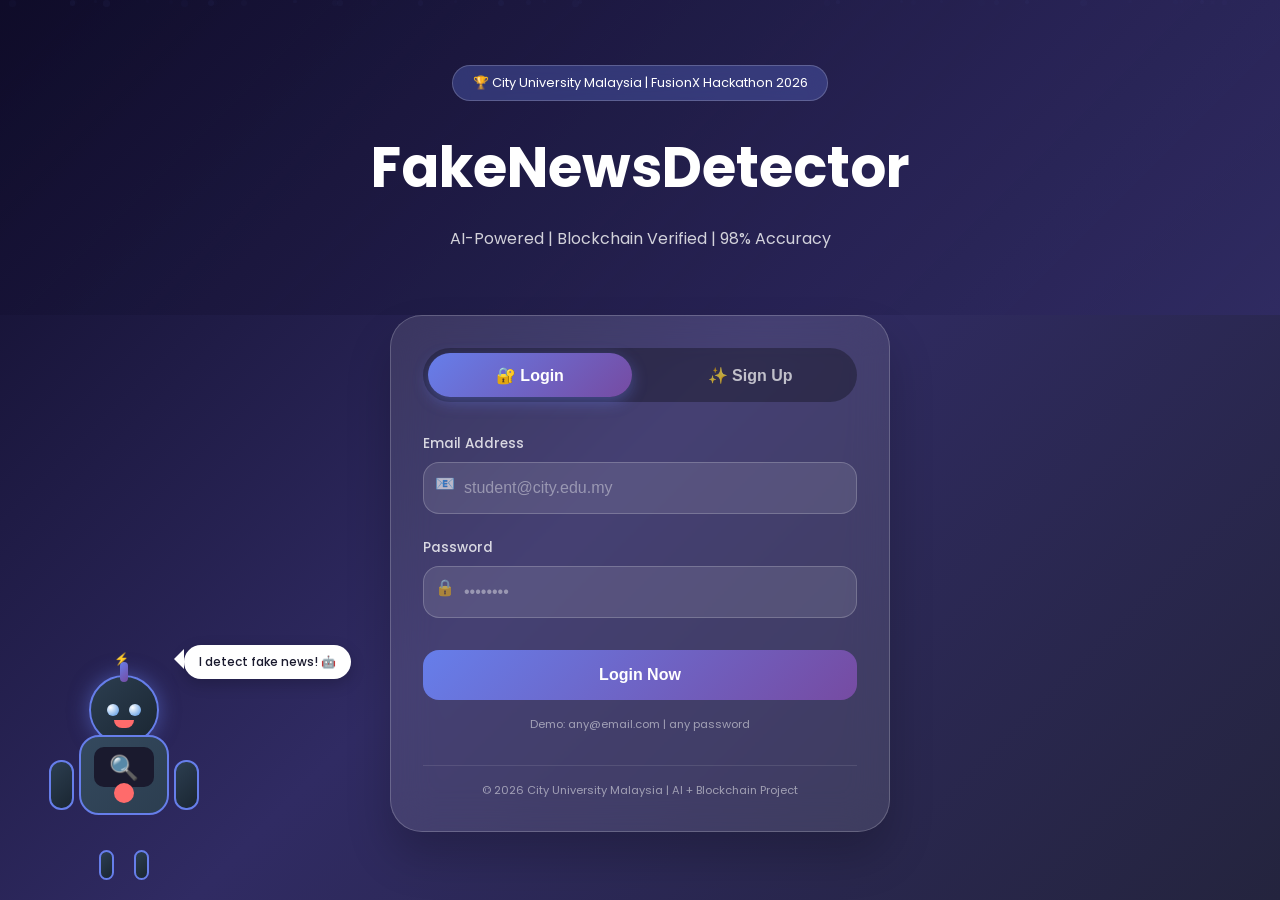
==== dashboard.html @ f2e5df8a "Add files via upload" ====
<!DOCTYPE html>
<html lang="en">
<head>
    <meta charset="UTF-8">
    <meta name="viewport" content="width=device-width, initial-scale=1.0">
    <title>Dashboard | Fake News Detector</title>
    <link rel="stylesheet" href="style.css">
    <link href="https://fonts.googleapis.com/css2?family=Poppins:wght@300;400;500;600;700&display=swap" rel="stylesheet">
</head>
<body>
    <div class="dashboard">
        <!-- Sidebar -->
        <aside class="dashboard-sidebar">
            <div class="sidebar-logo">
                <div class="logo-icon">🔍</div>
                <div class="logo-text">
                    <h2>Fake News</h2>
                    <span>Detector</span>
                </div>
            </div>
            <div class="sidebar-user">
                <div class="user-avatar" id="userAvatar">👤</div>
                <div class="user-details">
                    <h4 id="userNameDisplay">User</h4>
                    <p id="userEmailDisplay">student@city.edu.my</p>
                </div>
            </div>
            <nav class="sidebar-nav">
                <a href="#" class="nav-link active" data-page="detector">
                    <span class="nav-icon">🔍</span>
                    <span>Detector</span>
                </a>
                <a href="#" class="nav-link" data-page="history">
                    <span class="nav-icon">📜</span>
                    <span>History</span>
                </a>
                <a href="#" class="nav-link" data-page="stats">
                    <span class="nav-icon">📊</span>
                    <span>Statistics</span>
                </a>
                <a href="#" class="nav-link" data-page="settings">
                    <span class="nav-icon">⚙️</span>
                    <span>Settings</span>
                </a>
            </nav>
            <div class="sidebar-footer">
                <button id="clearHistoryBtn" class="sidebar-btn danger">🗑️ Clear History</button>
                <button id="logoutBtn" class="sidebar-btn">🚪 Logout</button>
                <div class="university-credit">
                    <p>🏆 City University Malaysia</p>
                    <p>FusionX Hackathon 2026</p>
                </div>
            </div>
        </aside>

        <!-- Main Content -->
        <main class="dashboard-main">
            <!-- Detector Page -->
            <div id="detectorPage" class="page-content active">
                <div class="page-header">
                    <h1>🔍 News Detector</h1>
                    <p>Paste any news article below and let AI verify it</p>
                    <div class="stats-badge">
                        <span>⚡ 98% Accuracy</span>
                        <span>⛓️ Blockchain Secured</span>
                        <span>🤖 AI Powered</span>
                    </div>
                </div>

                <div class="input-card">
                    <div class="url-input-group">
                        <input type="text" id="newsLink" placeholder="Or paste a news article URL...">
                        <button id="checkLinkBtn" class="btn-outline">Fetch</button>
                    </div>
                    <textarea id="newsInput" rows="6" placeholder="Paste news article here..."></textarea>
                    <div class="input-stats">
                        <span id="wordCount">📝 0 words</span>
                        <span id="readingTime">⏱️ 0 min read</span>
                    </div>
                    <button id="checkButton" class="btn-primary">🔍 Verify News</button>
                </div>

                <div id="result" class="result-card" style="display: none;"></div>
                <div id="sourceCheck" class="source-card" style="display: none;"></div>
                <div id="blockchainProof" class="blockchain-card" style="display: none;"></div>
                
                <div id="actionButtons" class="action-buttons" style="display: none;">
                    <button id="shareBtn" class="btn-secondary">📤 Share</button>
                    <button id="downloadBtn" class="btn-secondary">📥 Download Report</button>
                </div>
            </div>

            <!-- History Page -->
            <div id="historyPage" class="page-content">
                <div class="page-header">
                    <h1>📜 Verification History</h1>
                    <p>Your past news verifications</p>
                </div>
                <div id="historyList" class="history-list"></div>
            </div>

            <!-- Statistics Page -->
            <div id="statsPage" class="page-content">
                <div class="page-header">
                    <h1>📊 Your Statistics</h1>
                    <p>Track your verification activity</p>
                </div>
                <div class="stats-grid">
                    <div class="stat-card">
                        <div class="stat-icon">📰</div>
                        <div class="stat-number" id="totalChecks">0</div>
                        <div class="stat-label">Total Checks</div>
                    </div>
                    <div class="stat-card">
                        <div class="stat-icon">🔴</div>
                        <div class="stat-number" id="fakeCount">0</div>
                        <div class="stat-label">Fake News Found</div>
                    </div>
                    <div class="stat-card">
                        <div class="stat-icon">🟢</div>
                        <div class="stat-number" id="realCount">0</div>
                        <div class="stat-label">Real News Found</div>
                    </div>
                    <div class="stat-card">
                        <div class="stat-icon">🎯</div>
                        <div class="stat-number">98%</div>
                        <div class="stat-label">AI Accuracy</div>
                    </div>
                </div>
            </div>

            <!-- Settings Page -->
            <div id="settingsPage" class="page-content">
                <div class="page-header">
                    <h1>⚙️ Settings</h1>
                    <p>Customize your experience</p>
                </div>
                <div class="settings-card">
                    <div class="setting-row">
                        <div>
                            <h4>Dark Mode</h4>
                            <p>Toggle between light and dark theme</p>
                        </div>
                        <button id="themeBtn" class="toggle-btn">🌙 Dark Mode</button>
                    </div>
                    <div class="setting-row">
                        <div>
                            <h4>Auto-Save History</h4>
                            <p>Your verifications are automatically saved</p>
                        </div>
                        <span class="badge-success">Enabled</span>
                    </div>
                    <div class="setting-row">
                        <div>
                            <h4>Export Data</h4>
                            <p>Download all your verification history</p>
                        </div>
                        <button id="exportDataBtn" class="btn-outline-sm">Export JSON</button>
                    </div>
                </div>
            </div>
        </main>
    </div>

    <script src="script.js"></script>
</body>
</html>
---- style.css ----
* {
    margin: 0;
    padding: 0;
    box-sizing: border-box;
}

body {
    font-family: 'Poppins', sans-serif;
    background: linear-gradient(135deg, #0f0c29 0%, #302b63 50%, #24243e 100%);
    min-height: 100vh;
    color: white;
}

/* ========== ANIMATED PARTICLES BACKGROUND ========== */
.particles {
    position: fixed;
    top: 0;
    left: 0;
    width: 100%;
    height: 100%;
    z-index: 0;
    pointer-events: none;
}

.particle {
    position: absolute;
    background: rgba(102, 126, 234, 0.5);
    border-radius: 50%;
    pointer-events: none;
    animation: floatParticle linear infinite;
}

@keyframes floatParticle {
    0% {
        transform: translateY(100vh) rotate(0deg);
        opacity: 0;
    }
    10% {
        opacity: 1;
    }
    90% {
        opacity: 1;
    }
    100% {
        transform: translateY(-20vh) rotate(360deg);
        opacity: 0;
    }
}

/* ========== ROBOT CHARACTER ========== */
.robot-container {
    position: fixed;
    bottom: 5%;
    left: 5%;
    z-index: 100;
    cursor: pointer;
    transition: transform 0.3s ease;
}

.robot-container:hover {
    transform: scale(1.05);
}

.robot {
    position: relative;
    width: 120px;
    height: 180px;
    animation: robotFloat 3s ease-in-out infinite;
}

@keyframes robotFloat {
    0%, 100% { transform: translateY(0px); }
    50% { transform: translateY(-10px); }
}

/* Robot Head */
.robot-head {
    position: absolute;
    top: 0;
    left: 50%;
    transform: translateX(-50%);
    width: 70px;
    height: 70px;
    background: linear-gradient(135deg, #2c3e50 0%, #1a2632 100%);
    border-radius: 50%;
    border: 2px solid #667eea;
    box-shadow: 0 0 20px rgba(102,126,234,0.5);
    animation: headGlow 2s ease-in-out infinite;
}

@keyframes headGlow {
    0%, 100% { box-shadow: 0 0 10px rgba(102,126,234,0.3); }
    50% { box-shadow: 0 0 25px rgba(102,126,234,0.8); }
}

.robot-face {
    position: relative;
    width: 100%;
    height: 100%;
    display: flex;
    justify-content: center;
    align-items: center;
    gap: 10px;
}

.robot-eye {
    width: 12px;
    height: 12px;
    background: #fff;
    border-radius: 50%;
    animation: blink 4s infinite;
}

@keyframes blink {
    0%, 90%, 100% { transform: scaleY(1); }
    95% { transform: scaleY(0.1); }
}

.left-eye, .right-eye {
    background: radial-gradient(circle at 30% 30%, #fff, #4a90e2);
}

.robot-mouth {
    position: absolute;
    bottom: 15px;
    left: 50%;
    transform: translateX(-50%);
    width: 20px;
    height: 8px;
    background: #ff6b6b;
    border-radius: 0 0 10px 10px;
    transition: all 0.3s;
}

.robot-container:hover .robot-mouth {
    width: 25px;
    background: #ff8787;
}

.robot-antenna {
    position: absolute;
    top: -15px;
    left: 50%;
    transform: translateX(-50%);
    width: 8px;
    height: 20px;
    background: linear-gradient(135deg, #667eea, #764ba2);
    border-radius: 4px;
}

.robot-antenna::before {
    content: "⚡";
    position: absolute;
    top: -12px;
    left: -6px;
    font-size: 12px;
    animation: spark 1s infinite;
}

@keyframes spark {
    0%, 100% { opacity: 0.5; transform: scale(0.8); }
    50% { opacity: 1; transform: scale(1.2); }
}

.robot-body {
    position: absolute;
    top: 60px;
    left: 50%;
    transform: translateX(-50%);
    width: 90px;
    height: 80px;
    background: linear-gradient(135deg, #34495e 0%, #2c3e50 100%);
    border-radius: 20px;
    border: 2px solid #667eea;
}

.robot-screen {
    position: absolute;
    top: 10px;
    left: 50%;
    transform: translateX(-50%);
    width: 60px;
    height: 40px;
    background: #1a1a2e;
    border-radius: 10px;
    display: flex;
    align-items: center;
    justify-content: center;
    font-size: 24px;
    animation: screenPulse 1.5s ease-in-out infinite;
}

@keyframes screenPulse {
    0%, 100% { box-shadow: 0 0 5px rgba(102,126,234,0.5); }
    50% { box-shadow: 0 0 15px rgba(102,126,234,0.8); }
}

.robot-button {
    position: absolute;
    bottom: 10px;
    left: 50%;
    transform: translateX(-50%);
    width: 20px;
    height: 20px;
    background: #ff6b6b;
    border-radius: 50%;
    animation: buttonPulse 1s infinite;
}

@keyframes buttonPulse {
    0%, 100% { transform: translateX(-50%) scale(1); background: #ff6b6b; }
    50% { transform: translateX(-50%) scale(1.2); background: #ff8787; }
}

.robot-arm {
    position: absolute;
    top: 85px;
    width: 25px;
    height: 50px;
    background: linear-gradient(135deg, #2c3e50, #1a2632);
    border-radius: 12px;
    border: 2px solid #667eea;
}

.left-arm {
    left: -15px;
    transform-origin: top right;
    animation: armSwingLeft 2s ease-in-out infinite;
}

.right-arm {
    right: -15px;
    transform-origin: top left;
    animation: armSwingRight 2s ease-in-out infinite;
}

@keyframes armSwingLeft {
    0%, 100% { transform: rotate(0deg); }
    50% { transform: rotate(-15deg); }
}

@keyframes armSwingRight {
    0%, 100% { transform: rotate(0deg); }
    50% { transform: rotate(15deg); }
}

.robot-legs {
    position: absolute;
    bottom: -25px;
    left: 50%;
    transform: translateX(-50%);
    display: flex;
    gap: 20px;
}

.robot-leg {
    width: 15px;
    height: 30px;
    background: linear-gradient(135deg, #2c3e50, #1a2632);
    border-radius: 8px;
    border: 2px solid #667eea;
    animation: legWalk 1s ease-in-out infinite;
}

.robot-leg:first-child {
    animation-delay: 0s;
}

.robot-leg:last-child {
    animation-delay: 0.5s;
}

@keyframes legWalk {
    0%, 100% { transform: translateY(0px); }
    50% { transform: translateY(-5px); }
}

.robot-bubble {
    position: absolute;
    top: -30px;
    left: 120px;
    background: white;
    color: #1a1a2e;
    padding: 8px 15px;
    border-radius: 20px;
    font-size: 12px;
    font-weight: 500;
    white-space: nowrap;
    animation: bubblePop 0.5s ease-out, bubbleFloat 3s ease-in-out infinite;
    box-shadow: 0 5px 15px rgba(0,0,0,0.2);
}

.robot-bubble::before {
    content: '';
    position: absolute;
    left: -10px;
    bottom: 10px;
    width: 0;
    height: 0;
    border: 10px solid transparent;
    border-right-color: white;
    border-left: 0;
}

@keyframes bubblePop {
    0% { transform: scale(0); opacity: 0; }
    80% { transform: scale(1.1); }
    100% { transform: scale(1); opacity: 1; }
}

@keyframes bubbleFloat {
    0%, 100% { transform: translateY(0px); }
    50% { transform: translateY(-5px); }
}

/* ========== HERO SECTION ========== */
.hero-section {
    position: relative;
    height: 35vh;
    display: flex;
    align-items: center;
    justify-content: center;
    text-align: center;
    overflow: hidden;
    z-index: 1;
}

.hero-overlay {
    position: absolute;
    top: 0;
    left: 0;
    right: 0;
    bottom: 0;
    background: linear-gradient(135deg, rgba(15,12,41,0.8) 0%, rgba(48,43,99,0.9) 100%);
    z-index: 1;
}

.hero-content {
    position: relative;
    z-index: 2;
}

.hero-badge {
    background: rgba(102, 126, 234, 0.3);
    backdrop-filter: blur(10px);
    display: inline-block;
    padding: 0.5rem 1.2rem;
    border-radius: 50px;
    font-size: 0.8rem;
    margin-bottom: 1.5rem;
    border: 1px solid rgba(255,255,255,0.2);
}

.hero-title {
    font-size: 3.5rem;
    font-weight: 700;
    margin-bottom: 1rem;
}

.glow-text {
    background: linear-gradient(135deg, #fff 0%, #a8c0ff 100%);
    -webkit-background-clip: text;
    -webkit-text-fill-color: transparent;
    background-clip: text;
}

.gradient-text {
    background: linear-gradient(135deg, #667eea 0%, #764ba2 100%);
    -webkit-background-clip: text;
    -webkit-text-fill-color: transparent;
    background-clip: text;
}

.hero-subtitle {
    color: rgba(255,255,255,0.8);
    font-size: 1rem;
}

/* ========== LOGIN CARD ========== */
.login-section-wrapper {
    display: flex;
    justify-content: center;
    align-items: center;
    padding: 2rem;
    margin-top: -2rem;
    z-index: 2;
    position: relative;
}

.login-card-modern {
    background: rgba(255, 255, 255, 0.1);
    backdrop-filter: blur(20px);
    border-radius: 32px;
    padding: 2rem;
    width: 100%;
    max-width: 500px;
    border: 1px solid rgba(255, 255, 255, 0.2);
    box-shadow: 0 25px 45px rgba(0,0,0,0.2);
}

.login-header {
    margin-bottom: 2rem;
}

.login-tabs-modern {
    display: flex;
    gap: 1rem;
    background: rgba(0,0,0,0.3);
    border-radius: 60px;
    padding: 0.3rem;
}

.tab-btn-modern {
    flex: 1;
    background: transparent;
    border: none;
    padding: 0.8rem;
    border-radius: 60px;
    color: rgba(255,255,255,0.7);
    font-weight: 600;
    cursor: pointer;
    transition: all 0.3s;
    font-size: 1rem;
}

.tab-btn-modern.active {
    background: linear-gradient(135deg, #667eea 0%, #764ba2 100%);
    color: white;
    box-shadow: 0 5px 15px rgba(102,126,234,0.4);
}

.auth-form {
    display: none;
}

.auth-form.active {
    display: block;
    animation: fadeIn 0.5s ease;
}

.input-group {
    position: relative;
    margin-bottom: 1.5rem;
}

.input-group label {
    display: block;
    margin-bottom: 0.5rem;
    font-size: 0.85rem;
    color: rgba(255,255,255,0.8);
    font-weight: 500;
}

.input-group input {
    width: 100%;
    padding: 1rem 1rem 1rem 2.5rem;
    background: rgba(255,255,255,0.1);
    border: 1px solid rgba(255,255,255,0.2);
    border-radius: 16px;
    color: white;
    font-size: 1rem;
    transition: all 0.3s;
}

.input-group input:focus {
    outline: none;
    border-color: #667eea;
    background: rgba(255,255,255,0.15);
}

.input-group input::placeholder {
    color: rgba(255,255,255,0.4);
}

.input-icon {
    position: absolute;
    left: 12px;
    bottom: 18px;
    font-size: 1rem;
    opacity: 0.6;
}

.auth-btn {
    width: 100%;
    padding: 1rem;
    background: linear-gradient(135deg, #667eea 0%, #764ba2 100%);
    border: none;
    border-radius: 16px;
    color: white;
    font-size: 1rem;
    font-weight: 600;
    cursor: pointer;
    transition: all 0.3s;
    margin-top: 0.5rem;
}

.auth-btn:hover {
    transform: translateY(-2px);
    box-shadow: 0 10px 25px rgba(102,126,234,0.4);
}

.demo-hint {
    text-align: center;
    margin-top: 1rem;
    font-size: 0.7rem;
    color: rgba(255,255,255,0.5);
}

.login-footer {
    text-align: center;
    margin-top: 2rem;
    padding-top: 1rem;
    border-top: 1px solid rgba(255,255,255,0.1);
    font-size: 0.7rem;
    color: rgba(255,255,255,0.5);
}

@keyframes fadeIn {
    from { opacity: 0; transform: translateY(10px); }
    to { opacity: 1; transform: translateY(0); }
}

/* ========== DASHBOARD SIDEBAR ========== */
.dashboard {
    display: flex;
    min-height: 100vh;
}

.dashboard-sidebar {
    width: 280px;
    background: rgba(0, 0, 0, 0.5);
    backdrop-filter: blur(20px);
    border-right: 1px solid rgba(255,255,255,0.1);
    display: flex;
    flex-direction: column;
    position: fixed;
    height: 100vh;
    left: 0;
    top: 0;
}

.sidebar-logo {
    padding: 2rem 1.5rem;
    display: flex;
    align-items: center;
    gap: 0.8rem;
    border-bottom: 1px solid rgba(255,255,255,0.1);
}

.logo-icon {
    font-size: 2rem;
}

.logo-text h2 {
    font-size: 1.2rem;
    line-height: 1.2;
    color: white;
}

.logo-text span {
    font-size: 0.7rem;
    color: rgba(255,255,255,0.6);
}

.sidebar-user {
    padding: 1.5rem;
    display: flex;
    align-items: center;
    gap: 1rem;
    border-bottom: 1px solid rgba(255,255,255,0.1);
}

.user-avatar {
    width: 50px;
    height: 50px;
    background: linear-gradient(135deg, #667eea 0%, #764ba2 100%);
    border-radius: 50%;
    display: flex;
    align-items: center;
    justify-content: center;
    font-size: 1.5rem;
}

.user-details h4 {
    font-size: 1rem;
    color: white;
    margin-bottom: 0.2rem;
}

.user-details p {
    font-size: 0.7rem;
    color: rgba(255,255,255,0.6);
}

.sidebar-nav {
    flex: 1;
    padding: 1.5rem 0;
}

.nav-link {
    display: flex;
    align-items: center;
    gap: 1rem;
    padding: 0.8rem 1.5rem;
    color: rgba(255,255,255,0.7);
    text-decoration: none;
    transition: all 0.3s;
    margin: 0.2rem 0.5rem;
    border-radius: 12px;
}

.nav-link:hover {
    background: rgba(255,255,255,0.1);
    color: white;
}

.nav-link.active {
    background: linear-gradient(135deg, #667eea 0%, #764ba2 100%);
    color: white;
}

.nav-icon {
    font-size: 1.2rem;
}

.sidebar-footer {
    padding: 1rem;
    border-top: 1px solid rgba(255,255,255,0.1);
}

.sidebar-btn {
    width: 100%;
    padding: 0.8rem;
    background: rgba(255,255,255,0.1);
    border: none;
    border-radius: 12px;
    color: white;
    cursor: pointer;
    margin-bottom: 0.5rem;
    font-weight: 500;
    transition: all 0.3s;
}

.sidebar-btn:hover {
    background: rgba(255,255,255,0.2);
}

.sidebar-btn.danger:hover {
    background: #dc3545;
}

.university-credit {
    text-align: center;
    margin-top: 1rem;
    padding-top: 1rem;
    font-size: 0.6rem;
    color: rgba(255,255,255,0.4);
    line-height: 1.4;
}

.dashboard-main {
    flex: 1;
    margin-left: 280px;
    padding: 2rem;
}

.page-content {
    display: none;
}

.page-content.active {
    display: block;
    animation: fadeIn 0.3s ease;
}

.page-header h1 {
    font-size: 2rem;
    margin-bottom: 0.5rem;
    color: white;
}

.page-header p {
    color: rgba(255,255,255,0.7);
}

.input-card {
    background: rgba(255,255,255,0.05);
    border-radius: 24px;
    padding: 1.5rem;
    border: 1px solid rgba(255,255,255,0.1);
    margin-top: 1.5rem;
}

.url-input-group {
    display: flex;
    gap: 0.5rem;
    margin-bottom: 1rem;
}

.url-input-group input {
    flex: 1;
    padding: 0.8rem;
    background: rgba(255,255,255,0.1);
    border: 1px solid rgba(255,255,255,0.2);
    border-radius: 12px;
    color: white;
}

textarea {
    width: 100%;
    padding: 1rem;
    background: rgba(255,255,255,0.1);
    border: 1px solid rgba(255,255,255,0.2);
    border-radius: 16px;
    color: white;
    font-size: 1rem;
    resize: vertical;
    margin-bottom: 0.5rem;
}

textarea:focus {
    outline: none;
    border-color: #667eea;
}

.input-stats {
    display: flex;
    gap: 1rem;
    margin-bottom: 1rem;
    font-size: 0.7rem;
    color: rgba(255,255,255,0.5);
}

.btn-primary {
    width: 100%;
    padding: 1rem;
    background: linear-gradient(135deg, #667eea 0%, #764ba2 100%);
    border: none;
    border-radius: 16px;
    color: white;
    font-size: 1rem;
    font-weight: 600;
    cursor: pointer;
    transition: all 0.3s;
}

.btn-primary:hover {
    transform: translateY(-2px);
    box-shadow: 0 10px 25px rgba(102,126,234,0.4);
}

.btn-outline {
    padding: 0.8rem 1.5rem;
    background: transparent;
    border: 1px solid rgba(255,255,255,0.3);
    border-radius: 12px;
    color: white;
    cursor: pointer;
}

.result-card, .source-card, .blockchain-card {
    margin-top: 1rem;
    padding: 1rem;
    border-radius: 16px;
    text-align: center;
}

.result-fake {
    background: rgba(220, 53, 69, 0.2);
    border: 1px solid #dc3545;
}

.result-real {
    background: rgba(40, 167, 69, 0.2);
    border: 1px solid #28a745;
}

.result-text {
    font-size: 1.5rem;
    font-weight: bold;
    margin-bottom: 0.5rem;
}

.result-confidence {
    font-size: 0.8rem;
}

.action-buttons {
    display: flex;
    gap: 1rem;
    margin-top: 1rem;
}

.btn-secondary {
    flex: 1;
    padding: 0.6rem;
    background: rgba(255,255,255,0.1);
    border: none;
    border-radius: 12px;
    color: white;
    cursor: pointer;
}

.history-list {
    display: flex;
    flex-direction: column;
    gap: 0.5rem;
    margin-top: 1rem;
}

.history-item {
    background: rgba(255,255,255,0.05);
    padding: 0.8rem;
    border-radius: 12px;
    display: flex;
    justify-content: space-between;
    align-items: center;
}

.history-badge-fake {
    background: rgba(220,53,69,0.3);
    padding: 0.2rem 0.6rem;
    border-radius: 20px;
    font-size: 0.7rem;
    color: #ff6b6b;
}

.history-badge-real {
    background: rgba(40,167,69,0.3);
    padding: 0.2rem 0.6rem;
    border-radius: 20px;
    font-size: 0.7rem;
    color: #6bff6b;
}

.stats-grid {
    display: grid;
    grid-template-columns: repeat(auto-fit, minmax(180px, 1fr));
    gap: 1rem;
    margin-top: 1.5rem;
}

.stat-card {
    background: rgba(255,255,255,0.05);
    padding: 1.2rem;
    border-radius: 16px;
    text-align: center;
}

.stat-icon {
    font-size: 1.8rem;
    margin-bottom: 0.5rem;
}

.stat-number {
    font-size: 1.8rem;
    font-weight: bold;
    color: #667eea;
}

.stat-label {
    font-size: 0.7rem;
    color: rgba(255,255,255,0.6);
}

.settings-card {
    background: rgba(255,255,255,0.05);
    border-radius: 16px;
    padding: 1.2rem;
    margin-top: 1rem;
}

.setting-row {
    display: flex;
    justify-content: space-between;
    align-items: center;
    padding: 0.8rem 0;
    border-bottom: 1px solid rgba(255,255,255,0.1);
}

.setting-row:last-child {
    border-bottom: none;
}

.setting-row h4 {
    color: white;
    font-size: 0.9rem;
}

.setting-row p {
    font-size: 0.7rem;
    color: rgba(255,255,255,0.5);
}

.toggle-btn {
    padding: 0.4rem 0.8rem;
    background: rgba(255,255,255,0.1);
    border: none;
    border-radius: 20px;
    color: white;
    cursor: pointer;
    font-size: 0.8rem;
}

.badge-success {
    background: rgba(40,167,69,0.3);
    padding: 0.2rem 0.6rem;
    border-radius: 20px;
    font-size: 0.7rem;
    color: #6bff6b;
}

.btn-outline-sm {
    padding: 0.4rem 0.8rem;
    background: transparent;
    border: 1px solid rgba(255,255,255,0.3);
    border-radius: 8px;
    color: white;
    cursor: pointer;
    font-size: 0.7rem;
}

.share-modal {
    position: fixed;
    top: 0;
    left: 0;
    width: 100%;
    height: 100%;
    background: rgba(0,0,0,0.8);
    display: flex;
    justify-content: center;
    align-items: center;
    z-index: 1000;
}

.share-modal-content {
    background: #1a1a2e;
    padding: 1.5rem;
    border-radius: 16px;
    text-align: center;
    min-width: 220px;
}

.share-modal-content h3 {
    color: white;
    margin-bottom: 1rem;
}

.share-modal-content button {
    width: 100%;
    margin: 5px 0;
    padding: 8px;
}

.loading {
    text-align: center;
    padding: 1rem;
    color: white;
}

@media (max-width: 768px) {
    .dashboard-sidebar {
        width: 70px;
    }
    .sidebar-logo .logo-text, .user-details, .nav-link span:last-child {
        display: none;
    }
    .dashboard-main {
        margin-left: 70px;
    }
    .hero-title {
        font-size: 2rem;
    }
    .robot-container {
        transform: scale(0.6);
        bottom: -20px;
        left: -20px;
    }
    .robot-bubble {
        font-size: 8px;
        white-space: normal;
        width: 80px;
        left: 80px;
    }
}
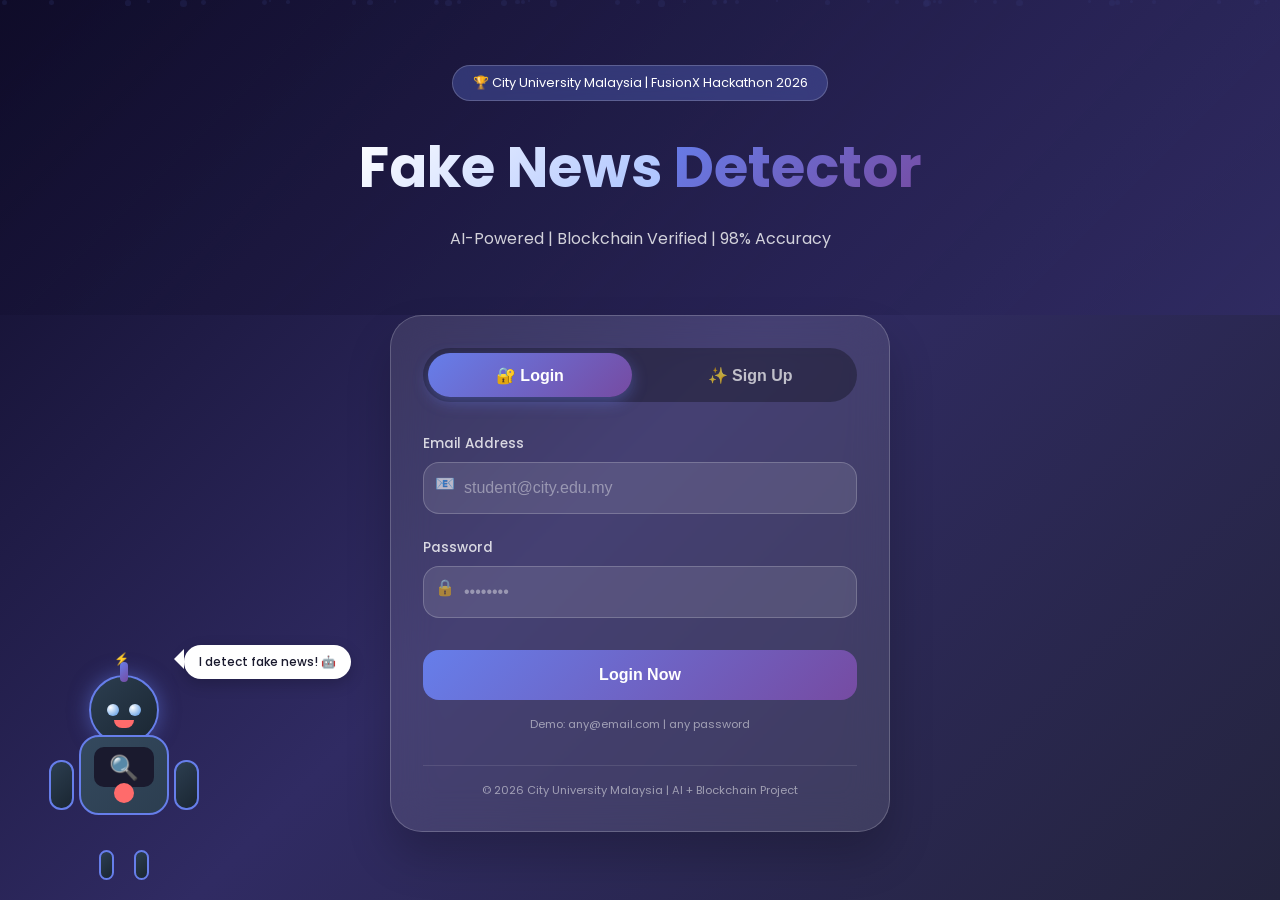
==== commit 81d38aa2: "Add files via upload" ====
--- a/dashboard.html
+++ b/dashboard.html
@@ -9,7 +9,6 @@
 </head>
 <body>
     <div class="dashboard">
-        <!-- Sidebar -->
         <aside class="dashboard-sidebar">
             <div class="sidebar-logo">
                 <div class="logo-icon">🔍</div>
@@ -53,13 +52,11 @@
             </div>
         </aside>
 
-        <!-- Main Content -->
         <main class="dashboard-main">
-            <!-- Detector Page -->
             <div id="detectorPage" class="page-content active">
                 <div class="page-header">
                     <h1>🔍 News Detector</h1>
-                    <p>Paste any news article below and let AI verify it</p>
+                    <p>Paste any news article below to check if it's fake or real</p>
                     <div class="stats-badge">
                         <span>⚡ 98% Accuracy</span>
                         <span>⛓️ Blockchain Secured</span>
@@ -68,10 +65,6 @@
                 </div>
 
                 <div class="input-card">
-                    <div class="url-input-group">
-                        <input type="text" id="newsLink" placeholder="Or paste a news article URL...">
-                        <button id="checkLinkBtn" class="btn-outline">Fetch</button>
-                    </div>
                     <textarea id="newsInput" rows="6" placeholder="Paste news article here..."></textarea>
                     <div class="input-stats">
                         <span id="wordCount">📝 0 words</span>
@@ -90,7 +83,6 @@
                 </div>
             </div>
 
-            <!-- History Page -->
             <div id="historyPage" class="page-content">
                 <div class="page-header">
                     <h1>📜 Verification History</h1>
@@ -99,7 +91,6 @@
                 <div id="historyList" class="history-list"></div>
             </div>
 
-            <!-- Statistics Page -->
             <div id="statsPage" class="page-content">
                 <div class="page-header">
                     <h1>📊 Your Statistics</h1>
@@ -129,7 +120,6 @@
                 </div>
             </div>
 
-            <!-- Settings Page -->
             <div id="settingsPage" class="page-content">
                 <div class="page-header">
                     <h1>⚙️ Settings</h1>
